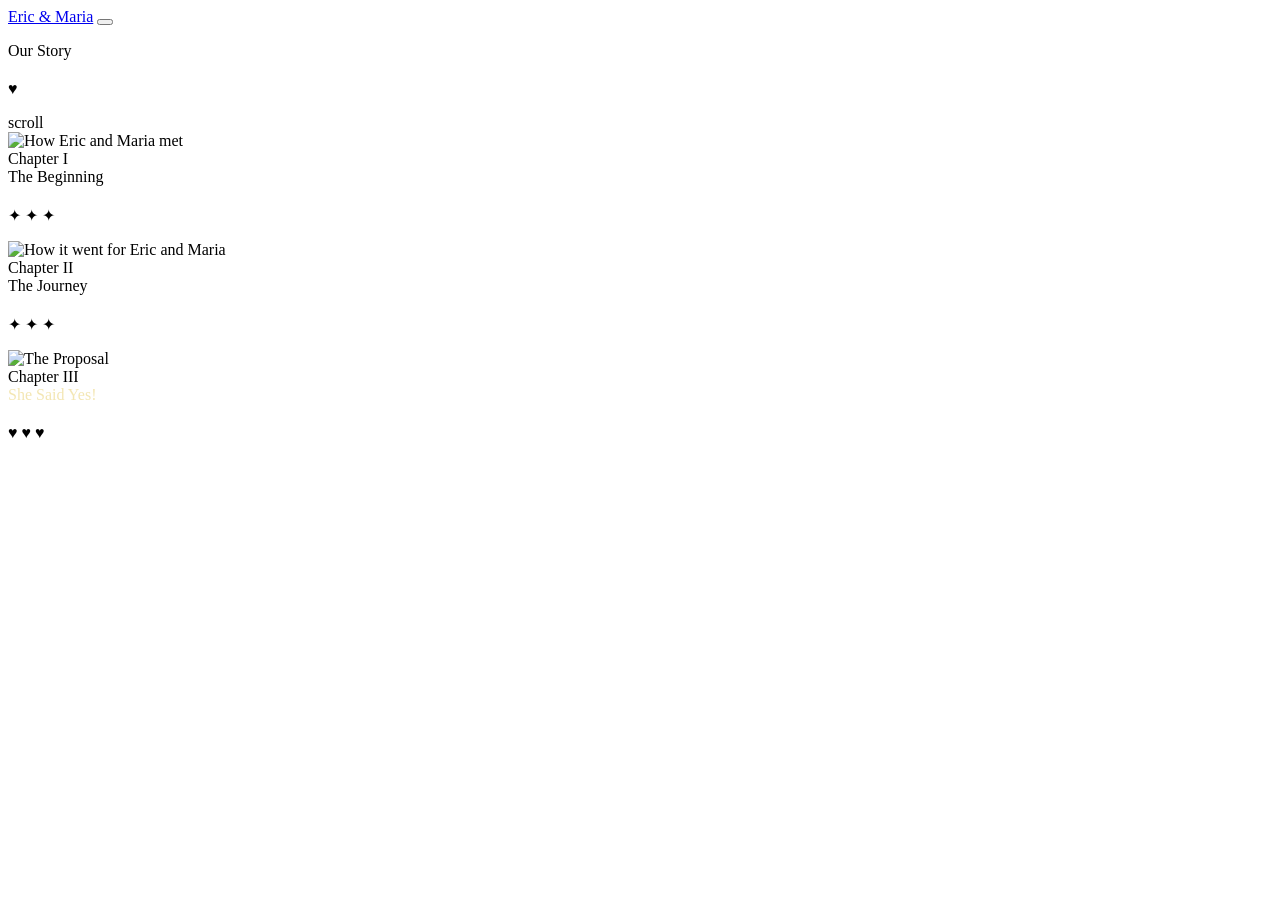
==== index.html @ 1223aa3c "Add files via upload" ====
<!DOCTYPE html>
<html lang="en">
<head>
  <meta charset="UTF-8" />
  <meta name="viewport" content="width=device-width, initial-scale=1.0" />
  <title>Our Story — Eric & Maria</title>
  <meta name="description" content="The love story of Eric and Maria — getting married September 25, 2027" />
  <link rel="stylesheet" href="css/style.css" />
  <!-- Floating hearts are only on this page -->
  <style>
    /* Ensure hearts float behind all content sections */
    body { position: relative; }
    .hearts-container { z-index: 0; }
    .nav, .hero, .section, footer { position: relative; z-index: 1; }
  </style>
</head>
<body class="page-fade">

<!-- ── FLOATING HEARTS (behind all content) ─────────────────── -->
<div class="hearts-container" id="hearts-container" aria-hidden="true"></div>

<!-- ── NAVIGATION ────────────────────────────────────────────── -->
<nav class="nav" role="navigation" aria-label="Main navigation">
  <a href="index.html" class="nav-brand" id="nav-brand">Eric &amp; Maria</a>
  <button class="nav-toggle" id="nav-toggle" aria-label="Toggle navigation" aria-expanded="false">
    <span></span><span></span><span></span>
  </button>
  <ul class="nav-links" id="nav-links"></ul>
</nav>

<!-- ── HERO ──────────────────────────────────────────────────── -->
<section class="hero" id="hero">
  <div class="hero-bg" id="hero-bg" style="background-image: url('')" role="img" aria-label="Eric and Maria"></div>
  <div class="hero-overlay"></div>

  <div class="hero-content">
    <p class="hero-caption" id="hero-caption-label">Our Story</p>
    <h1 class="display-title shimmer-gold" id="hero-caption"></h1>
    <div class="divider"><span class="divider-icon">♥</span></div>
    <p class="hero-date" id="hero-date"></p>

    <!-- Countdown -->
    <div class="countdown" id="countdown" aria-live="polite"></div>
  </div>

  <div class="hero-scroll" aria-hidden="true">scroll</div>
</section>

<!-- ── HOW WE MET ─────────────────────────────────────────────── -->
<section class="section glow-section" id="how-we-met" aria-labelledby="title-met">
  <div class="section-inner">
    <div class="story-block reveal">
      <!-- IMAGE -->
      <div class="story-image-wrap">
        <div class="story-image-frame">
          <img id="img-how-we-met" src="" alt="How Eric and Maria met" loading="lazy" />
          <!-- ↑ Photo set by config: photos.howWeMet -->
          <div class="story-image-caption" id="caption-how-we-met">Chapter I</div>
        </div>
      </div>
      <!-- TEXT -->
      <div class="story-text">
        <span class="section-subtitle">The Beginning</span>
        <h2 class="section-title" id="title-met"></h2>
        <div class="ornament">✦ ✦ ✦</div>
        <p id="text-how-we-met"></p>
      </div>
    </div>
  </div>
</section>

<!-- ── HOW IT WENT ─────────────────────────────────────────────── -->
<section class="section section--medium glow-section" id="how-it-went" aria-labelledby="title-went">
  <div class="section-inner">
    <div class="story-block reversed reveal">
      <!-- IMAGE -->
      <div class="story-image-wrap">
        <div class="story-image-frame">
          <img id="img-how-it-went" src="" alt="How it went for Eric and Maria" loading="lazy" />
          <!-- ↑ Photo set by config: photos.howItWent -->
          <div class="story-image-caption" id="caption-how-it-went">Chapter II</div>
        </div>
      </div>
      <!-- TEXT -->
      <div class="story-text">
        <span class="section-subtitle">The Journey</span>
        <h2 class="section-title" id="title-went"></h2>
        <div class="ornament">✦ ✦ ✦</div>
        <p id="text-how-it-went"></p>
      </div>
    </div>
  </div>
</section>

<!-- ── THE PROPOSAL ────────────────────────────────────────────── -->
<section class="section section--dark glow-section" id="proposal" aria-labelledby="title-proposal">
  <div class="section-inner">
    <div class="story-block reveal">
      <!-- IMAGE -->
      <div class="story-image-wrap">
        <div class="story-image-frame">
          <img id="img-proposal" src="" alt="The Proposal" loading="lazy" />
          <!-- ↑ Photo set by config: photos.proposal -->
          <div class="story-image-caption" id="caption-proposal">Chapter III</div>
        </div>
      </div>
      <!-- TEXT -->
      <div class="story-text">
        <span class="section-subtitle" style="color: rgba(237,217,138,0.65);">She Said Yes!</span>
        <h2 class="section-title" id="title-proposal" style="color: var(--gold-light)"></h2>
        <div class="ornament">♥ ♥ ♥</div>
        <p id="text-proposal" style="color: var(--light)"></p>
      </div>
    </div>
  </div>
</section>

<!-- ── FOOTER ─────────────────────────────────────────────────── -->
<footer>
  <div id="site-footer"></div>
</footer>

<script src="js/config.js"></script>
<script src="js/shared.js"></script>
<script>
  // ── Populate content from config ─────────────────────────────
  const W = window.WEDDING;
  const p = W.photos;
  const s = W.story;

  // Hero
  document.getElementById('hero-bg').style.backgroundImage = `url('${photoSrc(p.hero, 'hero')}')`;
  document.getElementById('hero-caption').textContent   = s.heroCaptions;
  document.getElementById('hero-date').textContent      = `${W.names.combined} · ${W.date.display}`;

  // How We Met
  document.getElementById('img-how-we-met').src    = photoSrc(p.howWeMet, 'default');
  document.getElementById('title-met').textContent = s.howWeMet.title;
  document.getElementById('text-how-we-met').textContent = s.howWeMet.text;

  // How It Went
  document.getElementById('img-how-it-went').src    = photoSrc(p.howItWent, 'default');
  document.getElementById('title-went').textContent = s.howItWent.title;
  document.getElementById('text-how-it-went').textContent = s.howItWent.text;

  // The Proposal
  document.getElementById('img-proposal').src          = photoSrc(p.proposal, 'default');
  document.getElementById('title-proposal').textContent = s.proposal.title;
  document.getElementById('text-proposal').textContent  = s.proposal.text;

  document.title = `Our Story — ${W.names.combined}`;

  // ── Floating Hearts ──────────────────────────────────────────
  // Hearts float up from bottom, subtle gold color, never on top of images
  const container = document.getElementById('hearts-container');
  const heartChars = ['♥', '♡', '❥', '❣'];

  function spawnHeart() {
    const heart = document.createElement('span');
    heart.className = 'heart';
    heart.textContent = heartChars[Math.floor(Math.random() * heartChars.length)];

    // Random horizontal position
    const leftPct = 2 + Math.random() * 96;
    heart.style.left = leftPct + '%';

    // Random size — small so they're subtle
    const size = 10 + Math.random() * 14;
    heart.style.fontSize = size + 'px';

    // Random drift and spin
    const drift = (Math.random() - 0.5) * 80;
    const spin  = (Math.random() - 0.5) * 60;
    heart.style.setProperty('--drift', drift + 'px');
    heart.style.setProperty('--spin', spin + 'deg');

    // Random duration 8–18 seconds
    const duration = 8 + Math.random() * 10;
    heart.style.animationDuration = duration + 's';

    // Random delay up to 4s so they don't all launch together
    heart.style.animationDelay = (Math.random() * 4) + 's';

    // Opacity is handled in the keyframe — base opacity here
    heart.style.color = `rgba(201,168,76,${0.08 + Math.random() * 0.12})`;

    container.appendChild(heart);

    // Remove after animation completes
    setTimeout(() => heart.remove(), (duration + 4) * 1000);
  }

  // Spawn hearts — not too many, keep it subtle
  // Fewer hearts so they don't distract
  spawnHeart();
  setInterval(spawnHeart, 1800);
</script>
</body>
</html>
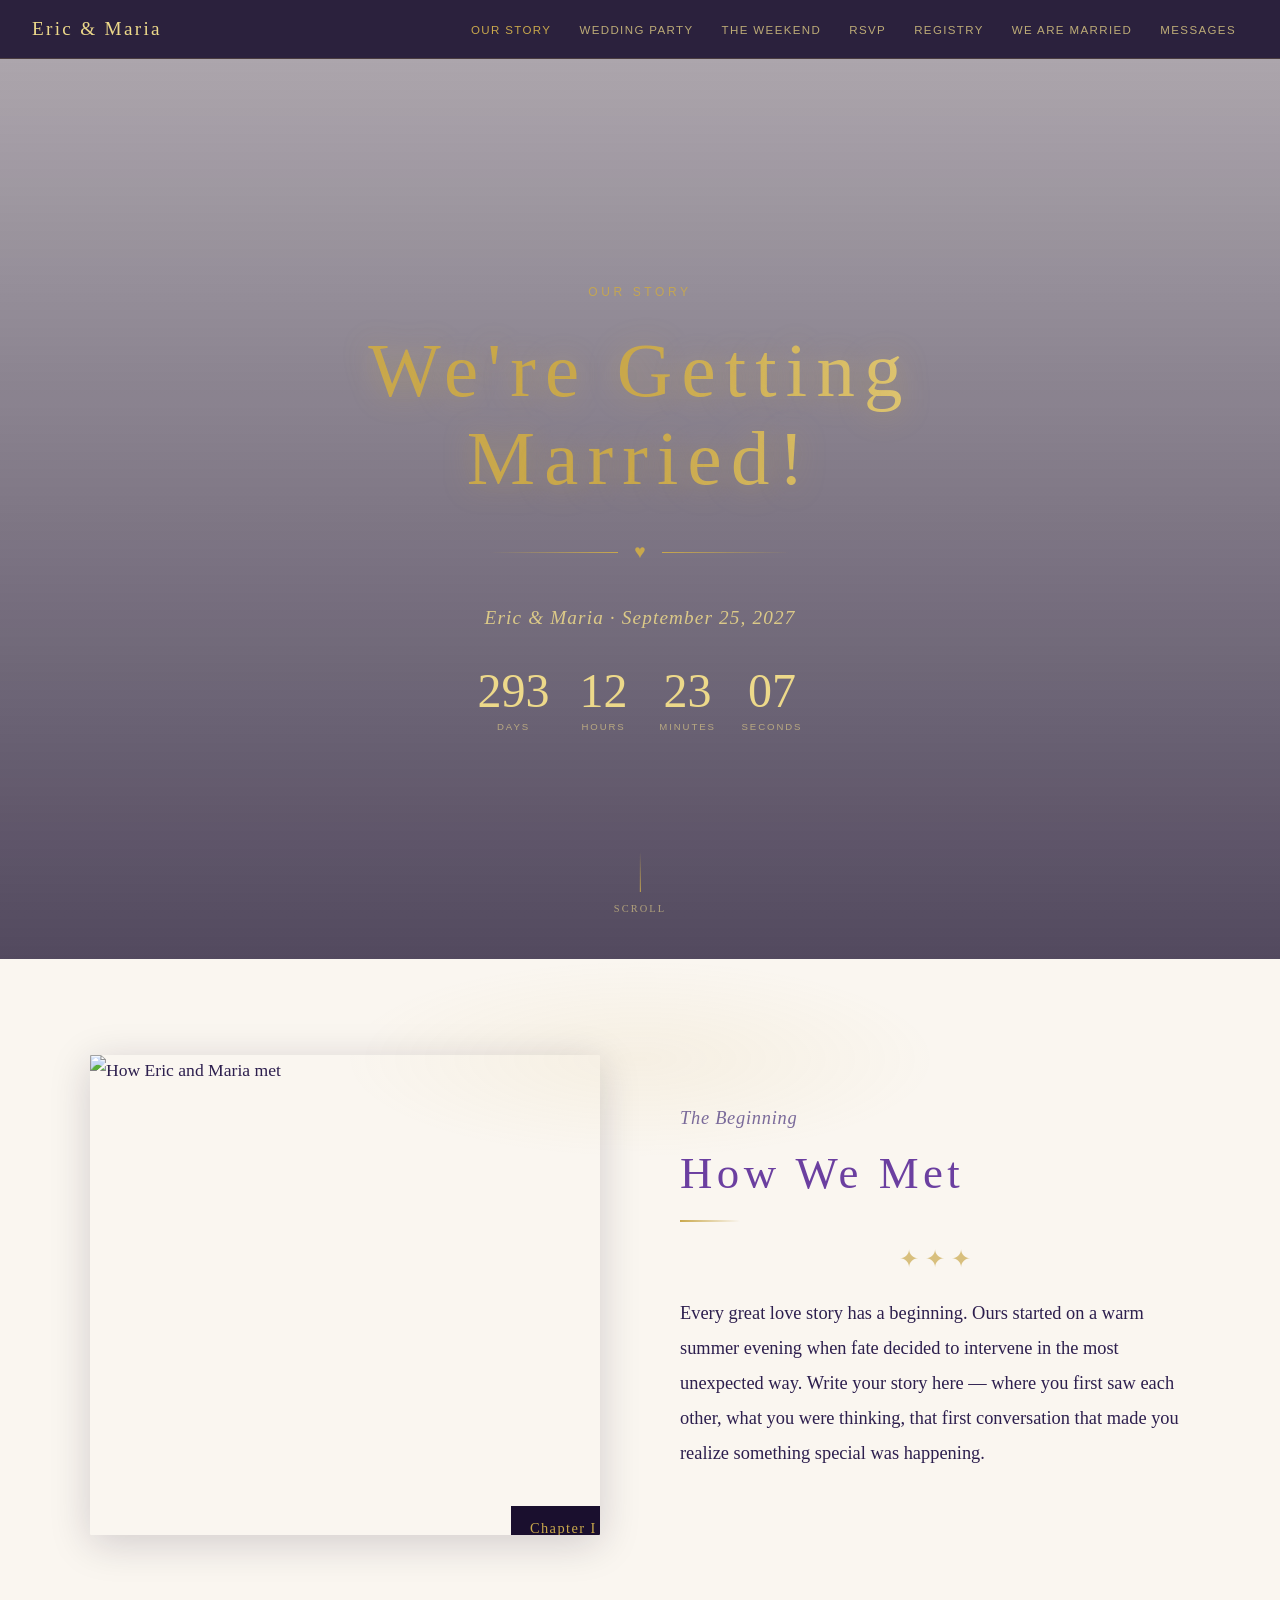
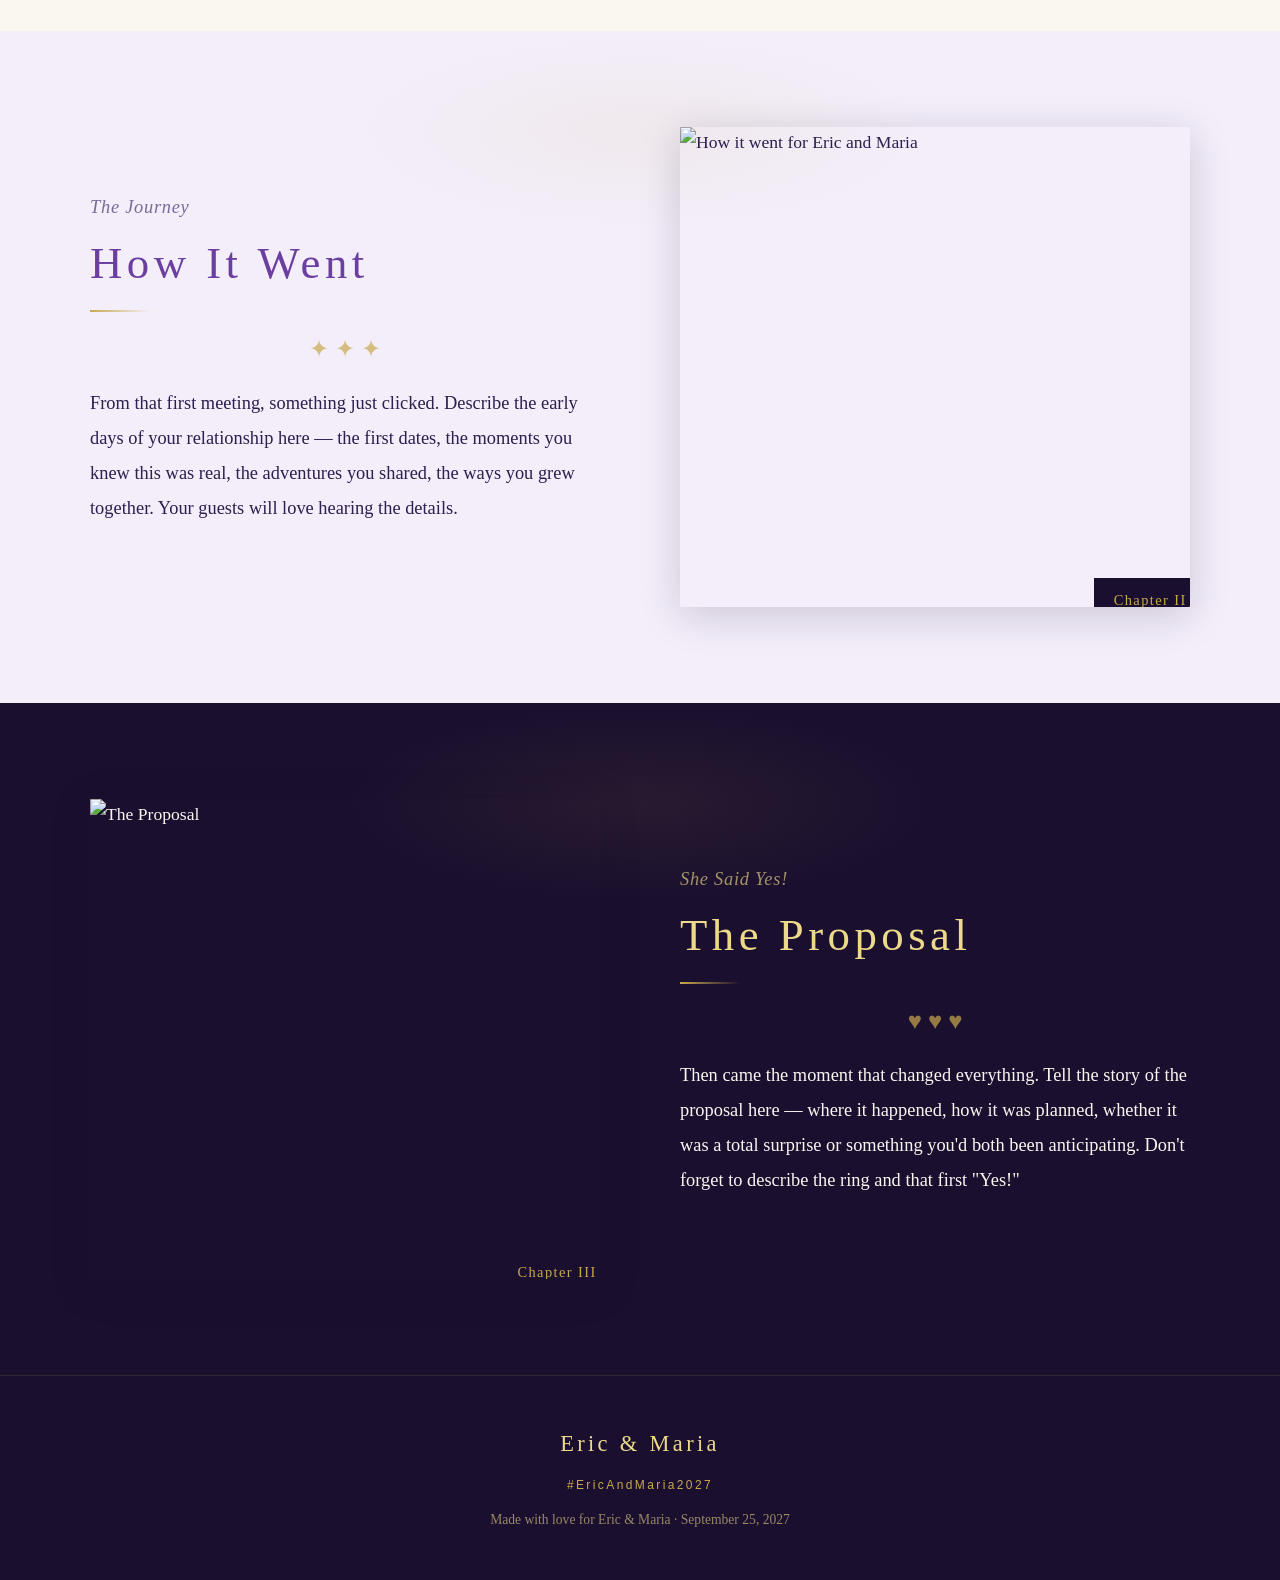
==== commit 82204b02: "Update index.html" ====
--- a/index.html
+++ b/index.html
@@ -151,7 +151,6 @@
   document.title = `Our Story — ${W.names.combined}`;
 
   // ── Floating Hearts ──────────────────────────────────────────
-  // Hearts float up from bottom, subtle gold color, never on top of images
   const container = document.getElementById('hearts-container');
   const heartChars = ['♥', '♡', '❥', '❣'];
 
@@ -161,39 +160,33 @@
     heart.textContent = heartChars[Math.floor(Math.random() * heartChars.length)];
 
     // Random horizontal position
-    const leftPct = 2 + Math.random() * 96;
-    heart.style.left = leftPct + '%';
+    heart.style.left = (2 + Math.random() * 96) + '%';
 
-    // Random size — small so they're subtle
-    const size = 10 + Math.random() * 14;
+    // Larger size — visible but not overwhelming
+    const size = 18 + Math.random() * 20;
     heart.style.fontSize = size + 'px';
 
     // Random drift and spin
-    const drift = (Math.random() - 0.5) * 80;
-    const spin  = (Math.random() - 0.5) * 60;
-    heart.style.setProperty('--drift', drift + 'px');
-    heart.style.setProperty('--spin', spin + 'deg');
+    heart.style.setProperty('--drift', ((Math.random() - 0.5) * 80) + 'px');
+    heart.style.setProperty('--spin',  ((Math.random() - 0.5) * 60) + 'deg');
 
-    // Random duration 8–18 seconds
-    const duration = 8 + Math.random() * 10;
+    // Faster duration 5–10 seconds
+    const duration = 5 + Math.random() * 5;
     heart.style.animationDuration = duration + 's';
+    heart.style.animationDelay    = (Math.random() * 1.5) + 's';
 
-    // Random delay up to 4s so they don't all launch together
-    heart.style.animationDelay = (Math.random() * 4) + 's';
-
-    // Opacity is handled in the keyframe — base opacity here
-    heart.style.color = `rgba(201,168,76,${0.08 + Math.random() * 0.12})`;
+    // More visible opacity — gold color
+    heart.style.color = `rgba(201,168,76,${0.3 + Math.random() * 0.35})`;
 
     container.appendChild(heart);
-
-    // Remove after animation completes
-    setTimeout(() => heart.remove(), (duration + 4) * 1000);
+    setTimeout(() => heart.remove(), (duration + 2) * 1000);
   }
 
-  // Spawn hearts — not too many, keep it subtle
-  // Fewer hearts so they don't distract
+  // Spawn more frequently so there are always several visible
   spawnHeart();
-  setInterval(spawnHeart, 1800);
+  spawnHeart();
+  spawnHeart();
+  setInterval(spawnHeart, 900);
 </script>
 </body>
 </html>
--- a/css/style.css
+++ b/css/style.css
@@ -0,0 +1,975 @@
+/* ============================================================
+   WEDDING SITE — MAIN STYLESHEET
+   Colors and fonts are driven by CSS variables set from config.js
+   ============================================================ */
+
+@import url('https://fonts.googleapis.com/css2?family=Cormorant+Garamond:ital,wght@0,300;0,400;0,500;0,600;1,300;1,400;1,500&family=Cinzel:wght@400;500;600&family=Lato:wght@300;400&display=swap');
+
+/* ── CSS VARIABLES (set dynamically by config.js) ──────────── */
+:root {
+  --primary:    #6B3FA0;
+  --secondary:  #C9A84C;
+  --accent:     #9B6FD4;
+  --dark:       #1a0f2e;
+  --light:      #FAF6F0;
+  --gold-light: #EDD98A;
+  --text:       #2d1f4e;
+  --text-light: #7a6a9a;
+
+  --font-display: 'Cinzel', serif;
+  --font-body:    'Cormorant Garamond', serif;
+  --font-sans:    'Lato', sans-serif;
+
+  --radius: 2px;
+  --transition: 0.35s cubic-bezier(0.4, 0, 0.2, 1);
+  --shadow: 0 8px 40px rgba(26,15,46,0.18);
+  --shadow-gold: 0 4px 24px rgba(201,168,76,0.25);
+}
+
+/* ── RESET & BASE ───────────────────────────────────────────── */
+*, *::before, *::after { box-sizing: border-box; margin: 0; padding: 0; }
+
+html {
+  scroll-behavior: smooth;
+  overflow-x: hidden;
+}
+
+body {
+  font-family: var(--font-body);
+  background: var(--light);
+  color: var(--text);
+  font-size: 1.1rem;
+  line-height: 1.75;
+  overflow-x: hidden;
+  width: 100%;
+  max-width: 100vw;
+}
+
+img {
+  max-width: 100%;
+  display: block;
+  object-fit: cover;
+}
+
+a { color: var(--primary); text-decoration: none; transition: color var(--transition); }
+a:hover { color: var(--secondary); }
+
+/* ── TYPOGRAPHY ─────────────────────────────────────────────── */
+h1, h2, h3 { font-family: var(--font-display); letter-spacing: 0.08em; font-weight: 500; }
+h4, h5, h6 { font-family: var(--font-body); font-weight: 500; letter-spacing: 0.04em; }
+
+.display-title {
+  font-family: var(--font-display);
+  font-size: clamp(2.4rem, 6vw, 5.5rem);
+  color: var(--gold-light);
+  letter-spacing: 0.12em;
+  text-shadow: 0 2px 30px rgba(201,168,76,0.4);
+  line-height: 1.15;
+}
+
+.section-title {
+  font-family: var(--font-display);
+  font-size: clamp(1.6rem, 3.5vw, 2.8rem);
+  color: var(--primary);
+  letter-spacing: 0.1em;
+  margin-bottom: 0.5rem;
+}
+
+.section-title::after {
+  content: '';
+  display: block;
+  width: 60px;
+  height: 2px;
+  background: linear-gradient(90deg, var(--secondary), transparent);
+  margin-top: 0.5rem;
+}
+
+.section-subtitle {
+  font-family: var(--font-body);
+  font-size: 1.15rem;
+  color: var(--text-light);
+  font-style: italic;
+  letter-spacing: 0.04em;
+}
+
+.gold-text { color: var(--secondary); }
+.italic { font-style: italic; }
+
+/* ── DECORATIVE DIVIDER ─────────────────────────────────────── */
+.divider {
+  display: flex;
+  align-items: center;
+  gap: 1rem;
+  margin: 2rem auto;
+  max-width: 300px;
+  justify-content: center;
+}
+.divider::before, .divider::after {
+  content: '';
+  flex: 1;
+  height: 1px;
+  background: linear-gradient(90deg, transparent, var(--secondary));
+}
+.divider::after { background: linear-gradient(90deg, var(--secondary), transparent); }
+.divider-icon { color: var(--secondary); font-size: 1.2rem; }
+
+/* ── NAVIGATION ─────────────────────────────────────────────── */
+.nav {
+  position: fixed;
+  top: 0; left: 0; right: 0;
+  z-index: 9999;
+  padding: 0.75rem 2rem;
+  display: flex;
+  align-items: center;
+  justify-content: space-between;
+  background: rgba(26, 15, 46, 0.92);
+  backdrop-filter: blur(12px);
+  border-bottom: 1px solid rgba(201,168,76,0.2);
+  transition: all var(--transition);
+}
+
+.nav-brand {
+  font-family: var(--font-display);
+  font-size: 1.2rem;
+  color: var(--gold-light);
+  letter-spacing: 0.12em;
+  text-decoration: none;
+  white-space: nowrap;
+}
+
+.nav-links {
+  display: flex;
+  gap: 0.25rem;
+  list-style: none;
+  flex-wrap: wrap;
+  justify-content: flex-end;
+}
+
+.nav-links a {
+  font-family: var(--font-sans);
+  font-size: 0.72rem;
+  letter-spacing: 0.12em;
+  text-transform: uppercase;
+  color: rgba(237,217,138,0.75);
+  padding: 0.4rem 0.75rem;
+  position: relative;
+  transition: color var(--transition);
+}
+
+.nav-links a::after {
+  content: '';
+  position: absolute;
+  bottom: 0; left: 50%; right: 50%;
+  height: 1px;
+  background: var(--secondary);
+  transition: all var(--transition);
+}
+
+.nav-links a:hover { color: var(--gold-light); }
+.nav-links a:hover::after { left: 0.75rem; right: 0.75rem; }
+.nav-links a.active { color: var(--secondary); }
+
+/* hamburger */
+.nav-toggle {
+  display: none;
+  flex-direction: column;
+  gap: 5px;
+  cursor: pointer;
+  padding: 4px;
+}
+.nav-toggle span {
+  display: block; width: 24px; height: 2px;
+  background: var(--gold-light);
+  transition: all var(--transition);
+}
+
+/* ── HERO SECTION ───────────────────────────────────────────── */
+.hero {
+  position: relative;
+  min-height: 100svh;
+  display: flex;
+  align-items: center;
+  justify-content: center;
+  text-align: center;
+  overflow: hidden;
+}
+
+.hero-bg {
+  position: absolute;
+  inset: 0;
+  background-size: cover;
+  background-position: center;
+  background-attachment: fixed;
+  transform: scale(1.05);
+  transition: transform 8s ease;
+}
+
+.hero-bg.loaded { transform: scale(1); }
+
+.hero-overlay {
+  position: absolute;
+  inset: 0;
+  background: linear-gradient(
+    180deg,
+    rgba(26,15,46,0.35) 0%,
+    rgba(26,15,46,0.55) 50%,
+    rgba(26,15,46,0.75) 100%
+  );
+}
+
+.hero-content {
+  position: relative;
+  z-index: 2;
+  padding: 2rem;
+  max-width: 900px;
+  animation: fadeUp 1.2s cubic-bezier(0.4,0,0.2,1) 0.3s both;
+}
+
+.hero-caption {
+  font-family: var(--font-sans);
+  font-size: 0.75rem;
+  letter-spacing: 0.3em;
+  text-transform: uppercase;
+  color: var(--secondary);
+  margin-bottom: 1.5rem;
+  opacity: 0.9;
+}
+
+.hero-date {
+  font-family: var(--font-body);
+  font-size: 1.2rem;
+  font-style: italic;
+  color: rgba(237,217,138,0.85);
+  margin-top: 1.5rem;
+  letter-spacing: 0.06em;
+}
+
+.hero-scroll {
+  position: absolute;
+  bottom: 2.5rem;
+  left: 50%;
+  transform: translateX(-50%);
+  z-index: 2;
+  display: flex;
+  flex-direction: column;
+  align-items: center;
+  gap: 0.5rem;
+  color: rgba(237,217,138,0.6);
+  font-size: 0.65rem;
+  letter-spacing: 0.2em;
+  text-transform: uppercase;
+  animation: bounce 2s ease infinite 2s;
+}
+
+.hero-scroll::before {
+  content: '';
+  width: 1px;
+  height: 40px;
+  background: linear-gradient(180deg, transparent, var(--secondary));
+  animation: growLine 2s ease infinite;
+}
+
+/* ── COUNTDOWN ──────────────────────────────────────────────── */
+.countdown {
+  display: flex;
+  gap: 1.5rem;
+  justify-content: center;
+  margin-top: 2rem;
+  flex-wrap: wrap;
+}
+
+.countdown-unit {
+  display: flex;
+  flex-direction: column;
+  align-items: center;
+  gap: 0.25rem;
+}
+
+.countdown-number {
+  font-family: var(--font-display);
+  font-size: clamp(1.8rem, 4vw, 3rem);
+  color: var(--gold-light);
+  line-height: 1;
+  min-width: 2.5ch;
+  text-align: center;
+}
+
+.countdown-label {
+  font-family: var(--font-sans);
+  font-size: 0.6rem;
+  letter-spacing: 0.2em;
+  text-transform: uppercase;
+  color: rgba(237,217,138,0.6);
+}
+
+/* ── SECTIONS ───────────────────────────────────────────────── */
+.section {
+  padding: 6rem 2rem;
+}
+
+.section-inner {
+  max-width: 1100px;
+  margin: 0 auto;
+}
+
+.section--dark {
+  background: var(--dark);
+  color: var(--light);
+}
+.section--dark .section-title { color: var(--gold-light); }
+.section--dark .section-subtitle { color: rgba(237,217,138,0.65); }
+.section--dark .section-title::after { background: linear-gradient(90deg, var(--secondary), transparent); }
+
+.section--gold {
+  background: linear-gradient(135deg, #f5edd8 0%, #ede0c4 100%);
+}
+
+.section--medium {
+  background: #f3eefa;
+}
+
+/* ── STORY LAYOUT ───────────────────────────────────────────── */
+.story-block {
+  display: grid;
+  grid-template-columns: 1fr 1fr;
+  gap: 5rem;
+  align-items: center;
+  margin-bottom: 6rem;
+}
+
+.story-block:last-child { margin-bottom: 0; }
+.story-block.reversed { direction: rtl; }
+.story-block.reversed > * { direction: ltr; }
+
+.story-image-wrap {
+  position: relative;
+}
+
+.story-image-frame {
+  position: relative;
+  overflow: hidden;
+  border-radius: 1px;
+  box-shadow: var(--shadow);
+}
+
+.story-image-frame::before {
+  content: '';
+  position: absolute;
+  inset: -1px;
+  border: 1px solid rgba(201,168,76,0.3);
+  z-index: 1;
+  pointer-events: none;
+}
+
+.story-image-frame img {
+  width: 100%;
+  height: 480px;
+  transition: transform 0.8s cubic-bezier(0.4,0,0.2,1);
+}
+
+.story-image-frame:hover img { transform: scale(1.04); }
+
+.story-image-caption {
+  position: absolute;
+  bottom: -1rem;
+  right: -1rem;
+  background: var(--dark);
+  color: var(--secondary);
+  font-family: var(--font-display);
+  font-size: 0.9rem;
+  padding: 0.6rem 1.2rem;
+  letter-spacing: 0.1em;
+  z-index: 2;
+}
+
+.story-text h2 { margin-bottom: 1rem; }
+.story-text p { font-size: 1.15rem; line-height: 1.9; color: var(--text); margin-bottom: 1rem; }
+
+/* ── WEDDING PARTY CARDS ────────────────────────────────────── */
+.party-section-title {
+  font-family: var(--font-display);
+  font-size: 1.8rem;
+  color: var(--secondary);
+  letter-spacing: 0.15em;
+  text-align: center;
+  margin-bottom: 3rem;
+  text-transform: uppercase;
+}
+
+.party-grid {
+  display: grid;
+  grid-template-columns: repeat(auto-fit, minmax(200px, 1fr));
+  gap: 2rem;
+  margin-bottom: 5rem;
+}
+
+.party-card {
+  text-align: center;
+  cursor: pointer;
+  transition: transform var(--transition);
+}
+
+.party-card:hover { transform: translateY(-8px); }
+
+.party-card-photo {
+  position: relative;
+  overflow: hidden;
+  margin-bottom: 1.2rem;
+  border-radius: 1px;
+}
+
+.party-card-photo img {
+  width: 100%;
+  height: 280px;
+  object-fit: cover;
+  transition: all 0.6s cubic-bezier(0.4,0,0.2,1);
+  filter: sepia(0.2) saturate(1.1);
+}
+
+.party-card:hover .party-card-photo img {
+  transform: scale(1.08);
+  filter: sepia(0) saturate(1.3);
+}
+
+.party-card-overlay {
+  position: absolute;
+  inset: 0;
+  background: linear-gradient(180deg, transparent 40%, rgba(26,15,46,0.85) 100%);
+  opacity: 0;
+  transition: opacity var(--transition);
+  display: flex;
+  align-items: flex-end;
+  padding: 1.2rem;
+}
+
+.party-card:hover .party-card-overlay { opacity: 1; }
+
+.party-card-note {
+  font-family: var(--font-body);
+  font-style: italic;
+  font-size: 0.9rem;
+  color: var(--gold-light);
+  line-height: 1.5;
+}
+
+.party-card-border {
+  position: absolute;
+  inset: 6px;
+  border: 1px solid rgba(201,168,76,0);
+  transition: border-color var(--transition);
+  pointer-events: none;
+}
+.party-card:hover .party-card-border { border-color: rgba(201,168,76,0.5); }
+
+.party-card h3 {
+  font-family: var(--font-display);
+  font-size: 1rem;
+  letter-spacing: 0.08em;
+  color: var(--dark);
+  margin-bottom: 0.2rem;
+}
+
+.party-card-role {
+  font-family: var(--font-sans);
+  font-size: 0.72rem;
+  letter-spacing: 0.18em;
+  text-transform: uppercase;
+  color: var(--secondary);
+}
+
+/* VIP cards */
+.vip-grid {
+  display: grid;
+  grid-template-columns: repeat(auto-fit, minmax(240px, 1fr));
+  gap: 3rem;
+  max-width: 600px;
+  margin: 0 auto 5rem;
+}
+
+.party-card.vip .party-card-photo img { height: 340px; }
+
+/* ── WEEKEND / EVENTS ───────────────────────────────────────── */
+.event-card {
+  position: relative;
+  background: white;
+  border-radius: 1px;
+  overflow: hidden;
+  box-shadow: 0 4px 30px rgba(107,63,160,0.1);
+  margin-bottom: 3rem;
+  display: grid;
+  grid-template-columns: 6px 1fr;
+  transition: transform var(--transition), box-shadow var(--transition);
+}
+
+.event-card:hover {
+  transform: translateY(-4px);
+  box-shadow: 0 12px 40px rgba(107,63,160,0.18);
+}
+
+.event-card-accent {
+  background: linear-gradient(180deg, var(--primary), var(--secondary));
+}
+
+.event-card-body { padding: 2.5rem; }
+
+.event-date {
+  font-family: var(--font-sans);
+  font-size: 0.7rem;
+  letter-spacing: 0.2em;
+  text-transform: uppercase;
+  color: var(--secondary);
+  margin-bottom: 0.4rem;
+}
+
+.event-title {
+  font-family: var(--font-display);
+  font-size: 1.6rem;
+  color: var(--primary);
+  letter-spacing: 0.06em;
+  margin-bottom: 0.3rem;
+}
+
+.event-location {
+  font-family: var(--font-body);
+  font-style: italic;
+  color: var(--text-light);
+  font-size: 1rem;
+  margin-bottom: 1rem;
+}
+
+.event-description { font-size: 1.05rem; color: var(--text); line-height: 1.8; }
+
+.event-meta {
+  display: flex;
+  gap: 1.5rem;
+  margin-top: 1rem;
+  flex-wrap: wrap;
+}
+
+.event-meta-item {
+  display: flex;
+  align-items: center;
+  gap: 0.4rem;
+  font-family: var(--font-sans);
+  font-size: 0.78rem;
+  color: var(--text-light);
+  letter-spacing: 0.06em;
+}
+
+.event-meta-icon { color: var(--secondary); font-size: 0.9rem; }
+
+/* ── INFO GRID (hotels / activities / restaurants) ──────────── */
+.info-section { margin-bottom: 4rem; }
+
+.info-section-title {
+  font-family: var(--font-display);
+  font-size: 1.5rem;
+  color: var(--primary);
+  letter-spacing: 0.1em;
+  border-bottom: 1px solid rgba(201,168,76,0.3);
+  padding-bottom: 0.75rem;
+  margin-bottom: 2rem;
+}
+
+.info-grid {
+  display: grid;
+  grid-template-columns: repeat(auto-fit, minmax(250px, 1fr));
+  gap: 1.5rem;
+}
+
+.info-card {
+  background: white;
+  border: 1px solid rgba(107,63,160,0.1);
+  padding: 1.5rem;
+  border-radius: 1px;
+  transition: all var(--transition);
+  position: relative;
+  overflow: hidden;
+}
+
+.info-card::before {
+  content: '';
+  position: absolute;
+  top: 0; left: 0;
+  width: 3px; height: 0;
+  background: var(--secondary);
+  transition: height var(--transition);
+}
+
+.info-card:hover { box-shadow: var(--shadow-gold); transform: translateY(-3px); }
+.info-card:hover::before { height: 100%; }
+
+.info-card-name {
+  font-family: var(--font-display);
+  font-size: 1.05rem;
+  color: var(--dark);
+  letter-spacing: 0.04em;
+  margin-bottom: 0.25rem;
+}
+
+.info-card-tag {
+  font-family: var(--font-sans);
+  font-size: 0.65rem;
+  letter-spacing: 0.15em;
+  text-transform: uppercase;
+  color: var(--secondary);
+  margin-bottom: 0.5rem;
+}
+
+.info-card-text { font-size: 0.95rem; color: var(--text-light); }
+
+/* ── REGISTRY BUTTONS ───────────────────────────────────────── */
+.registry-buttons {
+  display: flex;
+  flex-direction: column;
+  gap: 2.5rem;
+  max-width: 700px;
+  margin: 0 auto;
+}
+
+.registry-item {
+  display: flex;
+  align-items: center;
+  gap: 2rem;
+  background: white;
+  border: 1px solid rgba(201,168,76,0.25);
+  padding: 2rem;
+  transition: all var(--transition);
+}
+
+.registry-item:hover {
+  border-color: var(--secondary);
+  box-shadow: var(--shadow-gold);
+  transform: translateX(4px);
+}
+
+.registry-icon { font-size: 2.5rem; }
+.registry-info { flex: 1; }
+.registry-info h3 {
+  font-family: var(--font-display);
+  font-size: 1.3rem;
+  color: var(--primary);
+  margin-bottom: 0.3rem;
+}
+.registry-info p { font-size: 0.95rem; color: var(--text-light); }
+
+.btn {
+  display: inline-flex;
+  align-items: center;
+  gap: 0.5rem;
+  padding: 0.8rem 1.8rem;
+  font-family: var(--font-sans);
+  font-size: 0.72rem;
+  letter-spacing: 0.18em;
+  text-transform: uppercase;
+  transition: all var(--transition);
+  cursor: pointer;
+  border: none;
+  text-decoration: none;
+}
+
+.btn-primary {
+  background: var(--primary);
+  color: var(--gold-light);
+  border: 1px solid var(--primary);
+}
+
+.btn-primary:hover {
+  background: var(--dark);
+  color: var(--secondary);
+  border-color: var(--secondary);
+}
+
+.btn-outline {
+  background: transparent;
+  color: var(--primary);
+  border: 1px solid var(--primary);
+}
+
+.btn-outline:hover {
+  background: var(--primary);
+  color: var(--gold-light);
+}
+
+/* ── THANK YOU ──────────────────────────────────────────────── */
+.thankyou-block {
+  display: grid;
+  grid-template-columns: 400px 1fr;
+  gap: 5rem;
+  align-items: center;
+  max-width: 1000px;
+  margin: 0 auto;
+}
+
+.thankyou-image {
+  position: relative;
+}
+
+.thankyou-image img {
+  width: 100%;
+  height: 500px;
+  object-fit: cover;
+  box-shadow: var(--shadow);
+}
+
+.thankyou-image::after {
+  content: '';
+  position: absolute;
+  inset: -10px;
+  border: 1px solid rgba(201,168,76,0.3);
+  z-index: -1;
+}
+
+.thankyou-text {
+  text-align: center;
+}
+
+.thankyou-text blockquote {
+  font-family: var(--font-body);
+  font-size: 1.2rem;
+  font-style: italic;
+  color: var(--text);
+  line-height: 1.9;
+  border-left: none;
+  padding: 0;
+  quotes: "\201C""\201D""\2018""\2019";
+}
+
+.thankyou-text blockquote::before {
+  content: open-quote;
+  font-size: 4rem;
+  color: var(--secondary);
+  line-height: 0;
+  vertical-align: -1rem;
+  font-family: var(--font-display);
+}
+
+/* ── MARRIED GALLERY ────────────────────────────────────────── */
+.married-gallery {
+  display: grid;
+  grid-template-columns: repeat(3, 1fr);
+  gap: 1.5rem;
+}
+
+.gallery-item {
+  overflow: hidden;
+  position: relative;
+  cursor: pointer;
+}
+
+.gallery-item img {
+  width: 100%;
+  height: 300px;
+  object-fit: cover;
+  transition: transform 0.7s cubic-bezier(0.4,0,0.2,1);
+  filter: sepia(0.1) saturate(1.15);
+}
+
+.gallery-item:hover img { transform: scale(1.08); filter: sepia(0) saturate(1.4); }
+
+.gallery-item:first-child {
+  grid-column: span 2;
+}
+
+.gallery-item:first-child img { height: 420px; }
+
+/* ── HEARTS ANIMATION (Our Story page only) ─────────────────── */
+.hearts-container {
+  position: fixed;
+  inset: 0;
+  pointer-events: none;
+  z-index: 0;
+  overflow: hidden;
+  width: 100vw;
+  max-width: 100%;
+}
+
+.heart {
+  position: absolute;
+  bottom: -30px;
+  opacity: 0;
+  font-size: 16px;
+  animation: floatHeart linear infinite;
+  user-select: none;
+  pointer-events: none;
+  filter: blur(0.3px);
+  color: rgba(201, 168, 76, 0.18);
+  z-index: 0;
+}
+
+/* hearts never in front of content layers */
+.section, .hero { position: relative; z-index: 1; }
+
+/* When mobile menu is open, push hero behind the nav dropdown */
+body.nav-open .hero,
+body.nav-open .section { z-index: 0; }
+
+@keyframes floatHeart {
+  0%   { transform: translateY(0) translateX(0) rotate(0deg); opacity: 0; }
+  10%  { opacity: 1; }
+  85%  { opacity: 0.6; }
+  100% { transform: translateY(-110vh) translateX(var(--drift, 0px)) rotate(var(--spin, 0deg)); opacity: 0; }
+}
+
+/* ── MESSAGES PAGE ──────────────────────────────────────────── */
+.messages-intro {
+  max-width: 650px;
+  margin: 0 auto 3rem;
+  text-align: center;
+  font-size: 1.15rem;
+  font-style: italic;
+  color: var(--text-light);
+}
+
+.disqus-wrap {
+  max-width: 800px;
+  margin: 0 auto;
+  background: white;
+  padding: 3rem;
+  box-shadow: var(--shadow);
+  border: 1px solid rgba(107,63,160,0.08);
+}
+
+/* ── FOOTER ─────────────────────────────────────────────────── */
+footer {
+  background: var(--dark);
+  color: rgba(237,217,138,0.6);
+  text-align: center;
+  padding: 3rem 2rem;
+  border-top: 1px solid rgba(201,168,76,0.15);
+}
+
+footer .footer-brand {
+  font-family: var(--font-display);
+  font-size: 1.4rem;
+  color: var(--gold-light);
+  letter-spacing: 0.15em;
+  margin-bottom: 0.75rem;
+}
+
+footer .footer-hashtag {
+  font-family: var(--font-sans);
+  font-size: 0.75rem;
+  letter-spacing: 0.2em;
+  color: var(--secondary);
+  margin-bottom: 0.75rem;
+}
+
+footer p { font-size: 0.85rem; }
+
+/* ── VINE / DECORATIVE ELEMENTS ─────────────────────────────── */
+.ornament {
+  text-align: center;
+  font-size: 1.5rem;
+  color: var(--secondary);
+  margin: 1rem 0;
+  opacity: 0.7;
+  animation: fadeIn 1s ease;
+}
+
+/* ── SCROLL REVEAL ──────────────────────────────────────────── */
+.reveal {
+  opacity: 0;
+  transform: translateY(30px);
+  transition: opacity 0.7s cubic-bezier(0.4,0,0.2,1), transform 0.7s cubic-bezier(0.4,0,0.2,1);
+}
+
+.reveal.visible {
+  opacity: 1;
+  transform: translateY(0);
+}
+
+.reveal-delay-1 { transition-delay: 0.1s; }
+.reveal-delay-2 { transition-delay: 0.2s; }
+.reveal-delay-3 { transition-delay: 0.3s; }
+.reveal-delay-4 { transition-delay: 0.4s; }
+
+/* ── PAGE TRANSITION ────────────────────────────────────────── */
+.page-fade {
+  animation: pageFade 0.6s ease both;
+}
+
+/* ── ANIMATIONS ─────────────────────────────────────────────── */
+@keyframes fadeUp {
+  from { opacity: 0; transform: translateY(30px); }
+  to   { opacity: 1; transform: translateY(0); }
+}
+
+@keyframes fadeIn {
+  from { opacity: 0; }
+  to   { opacity: 1; }
+}
+
+@keyframes pageFade {
+  from { opacity: 0; }
+  to   { opacity: 1; }
+}
+
+@keyframes bounce {
+  0%, 100% { transform: translateX(-50%) translateY(0); }
+  50%       { transform: translateX(-50%) translateY(8px); }
+}
+
+@keyframes growLine {
+  0%   { height: 0; opacity: 0; }
+  50%  { height: 40px; opacity: 1; }
+  100% { height: 0; opacity: 0; }
+}
+
+@keyframes shimmer {
+  0%   { background-position: -200% center; }
+  100% { background-position: 200% center; }
+}
+
+/* shimmer on gold text */
+.shimmer-gold {
+  background: linear-gradient(90deg, var(--secondary) 25%, var(--gold-light) 50%, var(--secondary) 75%);
+  background-size: 200% auto;
+  -webkit-background-clip: text;
+  -webkit-text-fill-color: transparent;
+  background-clip: text;
+  animation: shimmer 4s linear infinite;
+}
+
+/* ── GOLDEN HOUR GLOW ───────────────────────────────────────── */
+.glow-section {
+  position: relative;
+}
+.glow-section::before {
+  content: '';
+  position: absolute;
+  top: 0; left: 50%;
+  transform: translateX(-50%);
+  width: 600px;
+  height: 200px;
+  background: radial-gradient(ellipse, rgba(201,168,76,0.08) 0%, transparent 70%);
+  pointer-events: none;
+}
+
+/* ── RESPONSIVE ─────────────────────────────────────────────── */
+@media (max-width: 900px) {
+  .story-block { grid-template-columns: 1fr; gap: 2.5rem; }
+  .story-block.reversed { direction: ltr; }
+  .thankyou-block { grid-template-columns: 1fr; gap: 2.5rem; }
+  .thankyou-image img { height: 350px; }
+  .married-gallery { grid-template-columns: repeat(2, 1fr); }
+  .married-gallery .gallery-item:first-child { grid-column: span 2; }
+}
+
+@media (max-width: 768px) {
+  .nav-links { display: none; flex-direction: column; position: absolute; top: 100%; left: 0; right: 0; background: rgba(26,15,46,0.99); padding: 1rem; gap: 0; z-index: 9999; }
+  .nav-links.open { display: flex; }
+  .nav-links a { padding: 0.75rem 1.5rem; font-size: 0.8rem; }
+  .nav-toggle { display: flex; }
+  .nav { z-index: 9999; }
+  .section { padding: 4rem 1.5rem; }
+  .party-grid { grid-template-columns: repeat(2, 1fr); }
+  .married-gallery { grid-template-columns: 1fr; }
+  .married-gallery .gallery-item:first-child { grid-column: span 1; }
+  .registry-item { flex-direction: column; text-align: center; }
+}
+
+@media (max-width: 480px) {
+  .party-grid { grid-template-columns: 1fr; }
+  .countdown { gap: 1rem; }
+}
